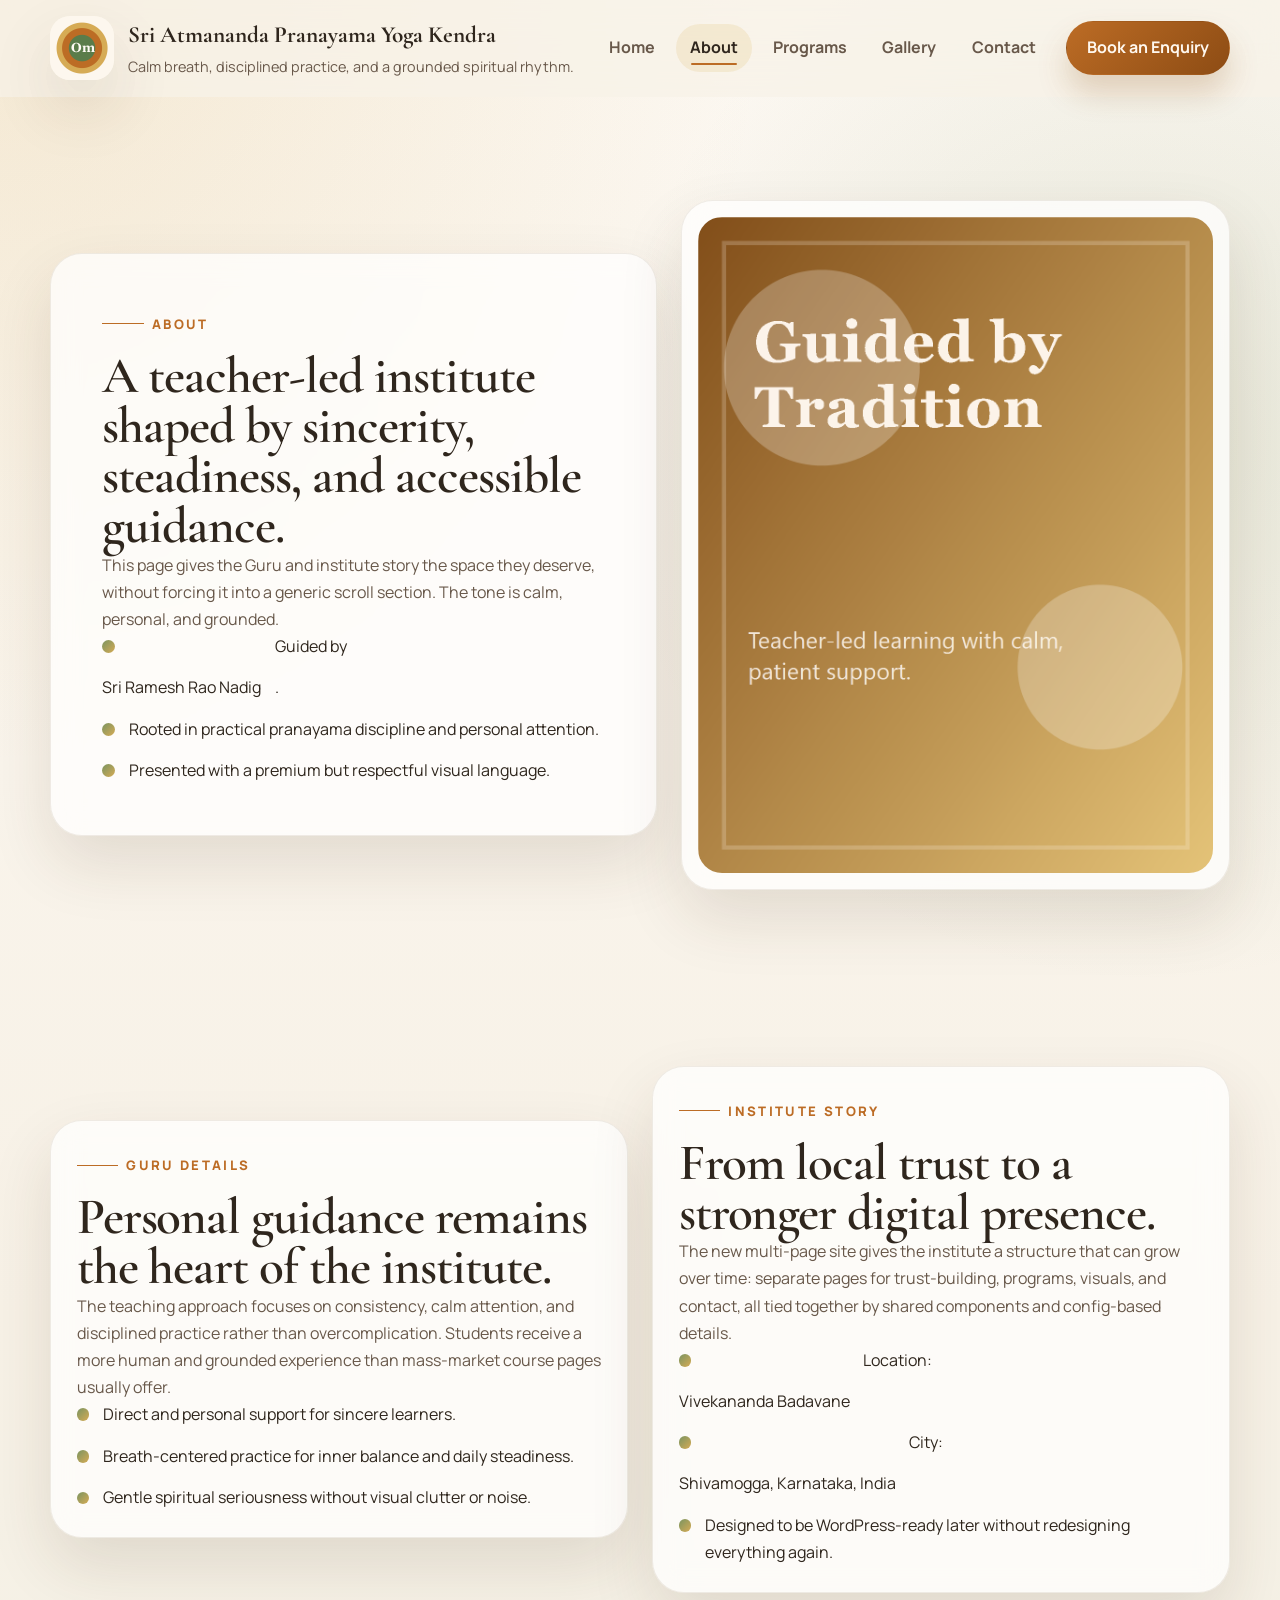
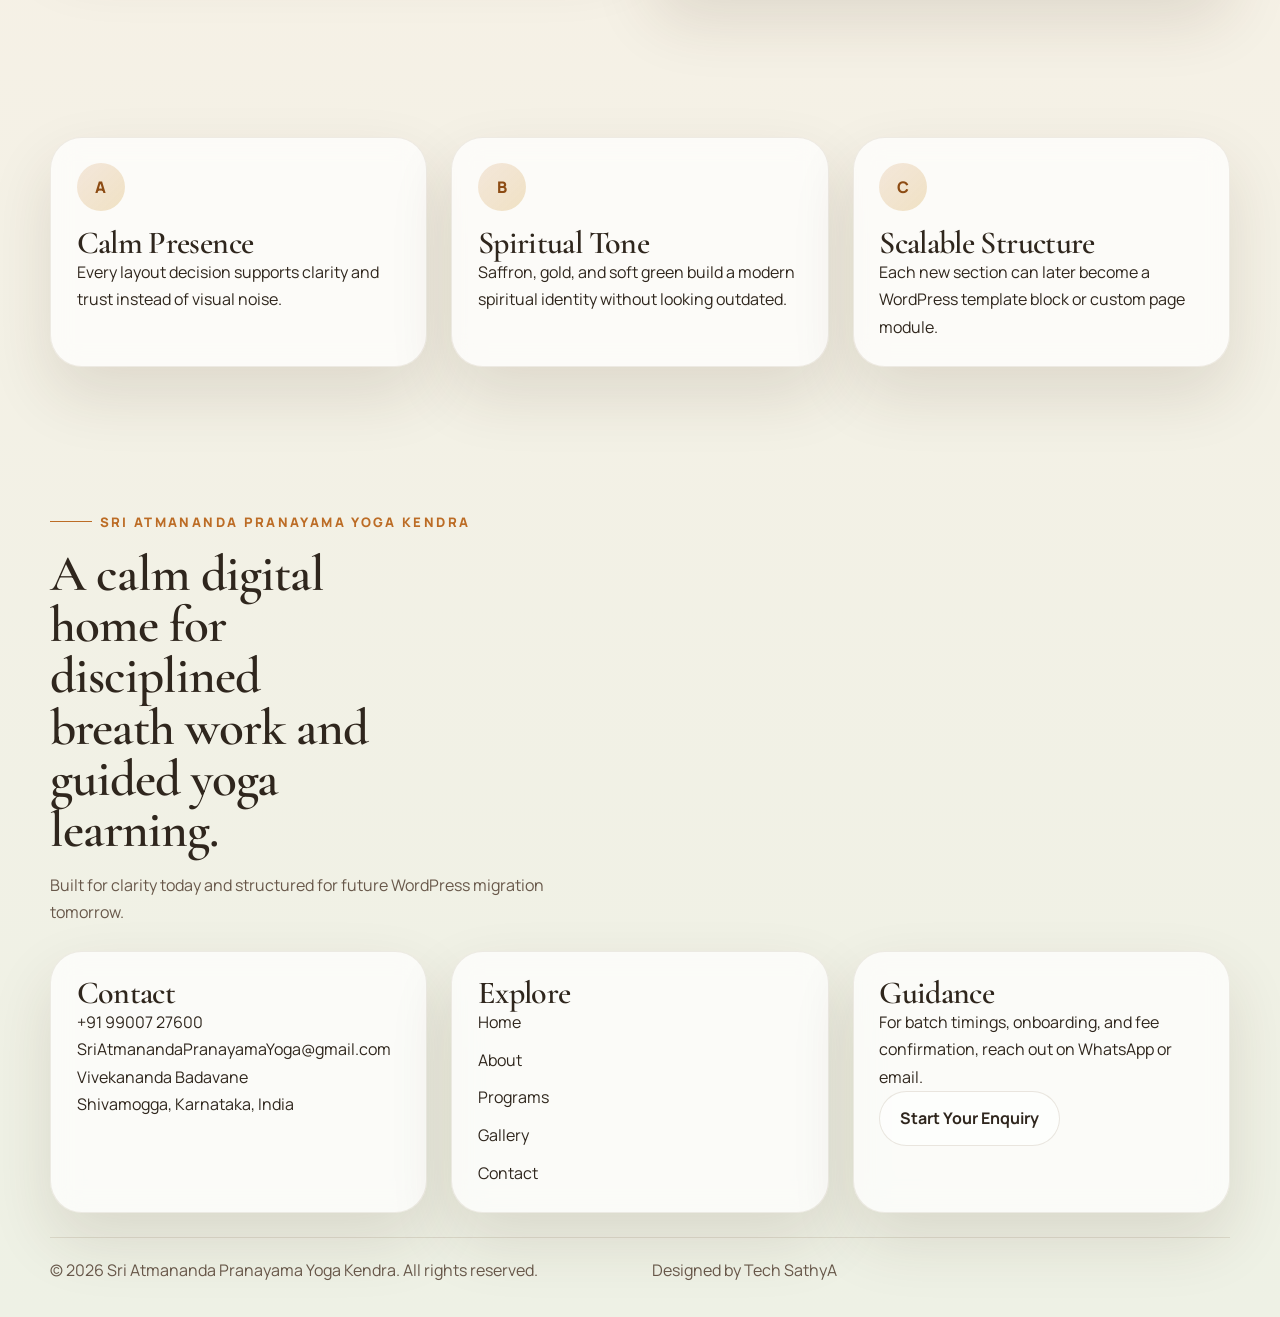
==== about.html @ d6ad277a "Upgrade site to premium multi-page experience" ====
﻿<!DOCTYPE html>
<html lang="en">
  <head>
    <meta charset="UTF-8" />
    <meta name="viewport" content="width=device-width, initial-scale=1.0" />
    <title>Sri Atmananda Pranayama Yoga Kendra | About</title>
    <meta
      name="description"
      content="Learn about the Guru, institute story, and the spiritual values behind Sri Atmananda Pranayama Yoga Kendra."
    />
    <link rel="preconnect" href="https://fonts.googleapis.com" />
    <link rel="preconnect" href="https://fonts.gstatic.com" crossorigin />
    <link
      href="https://fonts.googleapis.com/css2?family=Cormorant+Garamond:wght@500;600;700&family=Manrope:wght@400;500;600;700;800&display=swap"
      rel="stylesheet"
    />
    <link rel="stylesheet" href="css/main.css" />
    <script src="config.js" defer></script>
    <script src="header.js" defer></script>
    <script src="footer.js" defer></script>
    <script src="js/main.js" defer></script>
  </head>
  <body data-page="about">
    <a class="skip-link" href="#main-content">Skip to main content</a>
    <div data-site-header></div>

    <main id="main-content">
      <section class="section-block">
        <div class="container page-hero">
          <article class="page-hero__panel story-card" data-reveal>
            <p class="section-kicker">About</p>
            <h1 class="section-title">A teacher-led institute shaped by sincerity, steadiness, and accessible guidance.</h1>
            <p class="page-hero__copy">
              This page gives the Guru and institute story the space they deserve, without forcing it into a generic
              scroll section. The tone is calm, personal, and grounded.
            </p>
            <ul class="program-list">
              <li>Guided by <span data-config-text="guruName">Sri Ramesh Rao Nadig</span>.</li>
              <li>Rooted in practical pranayama discipline and personal attention.</li>
              <li>Presented with a premium but respectful visual language.</li>
            </ul>
          </article>
          <article class="media-frame glass-card" data-reveal>
            <img
              data-config-image="images.guru"
              src=""
              alt="Portrait visual representing the Guru"
              width="900"
              height="1100"
            />
          </article>
        </div>
      </section>

      <section class="section-block">
        <div class="container story-grid">
          <article class="story-card" data-reveal>
            <p class="section-kicker">Guru Details</p>
            <h2 class="section-title">Personal guidance remains the heart of the institute.</h2>
            <p class="section-copy">
              The teaching approach focuses on consistency, calm attention, and disciplined practice rather than
              overcomplication. Students receive a more human and grounded experience than mass-market course pages
              usually offer.
            </p>
            <ul class="bullet-list">
              <li>Direct and personal support for sincere learners.</li>
              <li>Breath-centered practice for inner balance and daily steadiness.</li>
              <li>Gentle spiritual seriousness without visual clutter or noise.</li>
            </ul>
          </article>
          <article class="story-card" data-reveal>
            <p class="section-kicker">Institute Story</p>
            <h2 class="section-title">From local trust to a stronger digital presence.</h2>
            <p class="section-copy">
              The new multi-page site gives the institute a structure that can grow over time: separate pages for
              trust-building, programs, visuals, and contact, all tied together by shared components and config-based
              details.
            </p>
            <ul class="info-list">
              <li>Location: <span data-config-text="addressLine1">Vivekananda Badavane</span></li>
              <li>City: <span data-config-text="addressLine2">Shivamogga, Karnataka, India</span></li>
              <li>Designed to be WordPress-ready later without redesigning everything again.</li>
            </ul>
          </article>
        </div>
      </section>

      <section class="section-block">
        <div class="container cards-grid">
          <article class="content-card" data-reveal>
            <div class="card-icon">A</div>
            <h3>Calm Presence</h3>
            <p>Every layout decision supports clarity and trust instead of visual noise.</p>
          </article>
          <article class="content-card" data-reveal>
            <div class="card-icon">B</div>
            <h3>Spiritual Tone</h3>
            <p>Saffron, gold, and soft green build a modern spiritual identity without looking outdated.</p>
          </article>
          <article class="content-card" data-reveal>
            <div class="card-icon">C</div>
            <h3>Scalable Structure</h3>
            <p>Each new section can later become a WordPress template block or custom page module.</p>
          </article>
        </div>
      </section>
    </main>

    <div data-site-footer></div>
  </body>
</html>
---- css/main.css ----
﻿:root {
  --bg: #f8f2e8;
  --bg-alt: #f1eadb;
  --surface: rgba(255, 255, 255, 0.78);
  --surface-strong: #fffdf8;
  --text: #2f261d;
  --muted: #68584a;
  --line: rgba(108, 81, 47, 0.14);
  --saffron: #bc6c25;
  --saffron-deep: #8d4c14;
  --gold: #d6ab55;
  --leaf: #7a9460;
  --leaf-deep: #486247;
  --shadow: 0 28px 64px rgba(67, 42, 17, 0.12);
  --radius-xl: 32px;
  --radius-lg: 24px;
  --radius-md: 18px;
  --radius-sm: 12px;
  --container: min(1180px, calc(100% - 2rem));
  --header-height: 96px;
  --transition: 220ms ease;
}

*,
*::before,
*::after {
  box-sizing: border-box;
}

html {
  scroll-behavior: smooth;
}

body {
  margin: 0;
  padding-top: var(--header-height);
  color: var(--text);
  font-family: "Manrope", "Segoe UI", sans-serif;
  line-height: 1.7;
  background:
    radial-gradient(circle at top left, rgba(214, 171, 85, 0.2), transparent 24%),
    radial-gradient(circle at 90% 15%, rgba(122, 148, 96, 0.16), transparent 20%),
    linear-gradient(180deg, #fcf8f2 0%, #f7f1e6 45%, #eef1e5 100%);
}

body.nav-open {
  overflow: hidden;
}

img {
  display: block;
  max-width: 100%;
}

a {
  color: inherit;
  text-decoration: none;
}

button,
input,
textarea {
  font: inherit;
}

h1,
h2,
h3,
h4 {
  margin: 0;
  font-family: "Cormorant Garamond", Georgia, serif;
  font-weight: 600;
  line-height: 1;
  letter-spacing: -0.02em;
}

p,
ul {
  margin: 0;
}

main {
  display: block;
}

.container {
  width: var(--container);
  margin-inline: auto;
}

.skip-link {
  position: absolute;
  left: -999px;
  top: 1rem;
  z-index: 100;
  border-radius: 999px;
  background: var(--surface-strong);
  padding: 0.9rem 1.1rem;
}

.skip-link:focus {
  left: 1rem;
}

.section-kicker {
  display: inline-flex;
  align-items: center;
  gap: 0.5rem;
  margin-bottom: 1rem;
  color: var(--saffron);
  font-size: 0.82rem;
  font-weight: 800;
  letter-spacing: 0.18em;
  text-transform: uppercase;
}

.section-kicker::before {
  width: 2.6rem;
  height: 1px;
  background: currentColor;
  content: "";
}

.section-title {
  font-size: clamp(2.3rem, 4vw, 4rem);
  line-height: 0.98;
}

.section-copy {
  color: var(--muted);
  max-width: 58ch;
}

.button {
  display: inline-flex;
  align-items: center;
  justify-content: center;
  gap: 0.55rem;
  min-height: 3.2rem;
  padding: 0.8rem 1.25rem;
  border-radius: 999px;
  border: 1px solid transparent;
  font-weight: 700;
  transition:
    transform var(--transition),
    box-shadow var(--transition),
    background var(--transition),
    color var(--transition);
}

.button:hover {
  transform: translateY(-2px);
}

.button--solid {
  color: #fff8ef;
  background: linear-gradient(135deg, var(--saffron), var(--saffron-deep));
  box-shadow: 0 18px 30px rgba(141, 76, 20, 0.22);
}

.button--outline {
  border-color: rgba(255, 248, 239, 0.35);
  background: rgba(255, 255, 255, 0.1);
  color: #fff8ef;
}

.button--ghost {
  border-color: var(--line);
  background: rgba(255, 255, 255, 0.55);
  color: var(--text);
}

.site-header {
  position: fixed;
  inset: 0 0 auto;
  z-index: 40;
  min-height: var(--header-height);
  transition:
    background var(--transition),
    box-shadow var(--transition),
    border-color var(--transition);
  border-bottom: 1px solid transparent;
  background: rgba(248, 242, 232, 0.76);
  backdrop-filter: blur(18px);
}

.site-header.is-scrolled {
  border-color: rgba(108, 81, 47, 0.08);
  background: rgba(252, 248, 242, 0.95);
  box-shadow: 0 14px 34px rgba(71, 46, 18, 0.1);
}

.header-bar {
  display: flex;
  align-items: center;
  justify-content: space-between;
  gap: 1rem;
  min-height: var(--header-height);
}

.site-brand {
  display: inline-flex;
  align-items: center;
  gap: 0.9rem;
  min-width: 0;
}

.site-brand__logo {
  width: 4rem;
  height: 4rem;
  border-radius: 20px;
  box-shadow: var(--shadow);
}

.site-brand__copy {
  display: flex;
  flex-direction: column;
  min-width: 0;
}

.site-brand__name {
  font-family: "Cormorant Garamond", Georgia, serif;
  font-size: 1.45rem;
  font-weight: 700;
}

.site-brand__tag {
  color: var(--muted);
  font-size: 0.9rem;
  white-space: nowrap;
  overflow: hidden;
  text-overflow: ellipsis;
}

.header-actions {
  display: flex;
  align-items: center;
  gap: 1rem;
}

.site-nav {
  display: flex;
  align-items: center;
  gap: 0.4rem;
}

.site-nav__link {
  position: relative;
  padding: 0.65rem 0.9rem;
  border-radius: 999px;
  color: var(--muted);
  font-weight: 700;
  transition: background var(--transition), color var(--transition);
}

.site-nav__link:hover,
.site-nav__link.is-active {
  color: var(--text);
  background: rgba(214, 171, 85, 0.16);
}

.site-nav__link.is-active::after {
  position: absolute;
  inset: auto 0.95rem 0.45rem;
  height: 2px;
  border-radius: 999px;
  background: var(--saffron);
  content: "";
}

.nav-toggle {
  display: none;
  width: 3rem;
  height: 3rem;
  border: 1px solid var(--line);
  border-radius: 999px;
  background: rgba(255, 255, 255, 0.55);
  place-items: center;
  gap: 0.26rem;
  padding: 0;
}

.nav-toggle span {
  display: block;
  width: 1.25rem;
  height: 2px;
  border-radius: 999px;
  background: var(--text);
}

.hero-shell,
.page-hero,
.section-block,
.cta-panel,
.contact-grid,
.program-layout,
.split-panel,
.metrics-grid,
.cards-grid,
.feature-grid,
.story-grid,
.gallery-grid,
.footer-grid,
.footer-bottom {
  display: grid;
  gap: 1.5rem;
}

.hero-shell {
  grid-template-columns: minmax(0, 1.15fr) minmax(280px, 0.85fr);
  align-items: center;
  gap: clamp(1.5rem, 3vw, 3rem);
  padding: clamp(2rem, 4vw, 4rem) 0 4rem;
}

.hero-panel,
.glass-card,
.content-card,
.program-card,
.gallery-card,
.contact-card,
.footer-card,
.story-card,
.metric-card {
  border: 1px solid rgba(108, 81, 47, 0.1);
  border-radius: var(--radius-xl);
  background: rgba(255, 255, 255, 0.72);
  box-shadow: var(--shadow);
  backdrop-filter: blur(14px);
}

.hero-panel {
  position: relative;
  overflow: hidden;
  min-height: 620px;
  padding: clamp(2rem, 4vw, 4rem);
  background:
    linear-gradient(145deg, rgba(71, 46, 18, 0.9), rgba(111, 73, 30, 0.84)),
    radial-gradient(circle at top left, rgba(214, 171, 85, 0.32), transparent 30%);
  color: #fff6eb;
}

.hero-panel::after {
  position: absolute;
  inset: auto auto 0 -6%;
  width: 180px;
  height: 180px;
  border-radius: 999px;
  background: rgba(214, 171, 85, 0.13);
  content: "";
}

.hero-title {
  max-width: 11ch;
  font-size: clamp(3.5rem, 7vw, 6.2rem);
  line-height: 0.9;
}

.hero-copy {
  max-width: 58ch;
  margin-top: 1rem;
  color: rgba(255, 246, 235, 0.86);
}

.hero-actions {
  display: flex;
  flex-wrap: wrap;
  gap: 0.9rem;
  margin-top: 1.6rem;
}

.hero-highlights {
  display: grid;
  gap: 0.9rem;
  margin-top: 2rem;
  padding: 0;
  list-style: none;
}

.hero-highlights li {
  display: grid;
  grid-template-columns: auto 1fr;
  gap: 0.85rem;
  align-items: start;
  padding: 1rem 1.05rem;
  border-radius: var(--radius-md);
  background: rgba(255, 255, 255, 0.08);
}

.hero-highlights li::before {
  width: 0.8rem;
  height: 0.8rem;
  margin-top: 0.45rem;
  border-radius: 999px;
  background: linear-gradient(135deg, var(--gold), #f0d8a1);
  content: "";
}

.hero-image-card {
  overflow: hidden;
  min-height: 620px;
  padding: 1rem;
}

.hero-image-card img {
  width: 100%;
  height: 100%;
  min-height: 590px;
  object-fit: cover;
  border-radius: calc(var(--radius-xl) - 8px);
}

.section-block {
  padding: 4.5rem 0;
}

.metrics-grid {
  grid-template-columns: repeat(3, minmax(0, 1fr));
}

.metric-card {
  padding: 1.5rem;
}

.metric-card strong {
  display: block;
  font-family: "Cormorant Garamond", Georgia, serif;
  font-size: 2.3rem;
  color: var(--saffron-deep);
}

.cards-grid {
  grid-template-columns: repeat(3, minmax(0, 1fr));
}

.feature-grid {
  grid-template-columns: repeat(3, minmax(0, 1fr));
}

.content-card,
.program-card,
.gallery-card,
.contact-card,
.story-card,
.footer-card {
  padding: clamp(1.35rem, 2vw, 2rem);
}

.content-card h3,
.program-card h3,
.gallery-card h3,
.contact-card h3,
.story-card h3,
.footer-card h3 {
  font-size: 2rem;
}

.card-icon {
  display: inline-flex;
  align-items: center;
  justify-content: center;
  width: 3rem;
  height: 3rem;
  margin-bottom: 1rem;
  border-radius: 999px;
  background: linear-gradient(135deg, rgba(188, 108, 37, 0.14), rgba(214, 171, 85, 0.32));
  color: var(--saffron-deep);
  font-weight: 800;
}

.story-grid,
.program-layout,
.split-panel,
.contact-grid {
  grid-template-columns: repeat(2, minmax(0, 1fr));
  align-items: center;
}

.media-frame {
  overflow: hidden;
  min-height: 520px;
  padding: 1rem;
}

.media-frame img {
  width: 100%;
  height: 100%;
  min-height: 490px;
  object-fit: cover;
  border-radius: calc(var(--radius-xl) - 8px);
}

.page-hero {
  grid-template-columns: 1.05fr 0.95fr;
  align-items: center;
  padding: 2rem 0 2rem;
}

.page-hero__panel {
  padding: clamp(2rem, 4vw, 3.5rem);
}

.page-hero__copy {
  color: var(--muted);
  max-width: 56ch;
}

.info-list,
.bullet-list,
.program-list {
  display: grid;
  gap: 0.9rem;
  padding: 0;
  list-style: none;
}

.bullet-list li,
.program-list li,
.info-list li {
  display: grid;
  grid-template-columns: auto 1fr;
  gap: 0.85rem;
  align-items: start;
}

.bullet-list li::before,
.program-list li::before,
.info-list li::before {
  width: 0.8rem;
  height: 0.8rem;
  margin-top: 0.45rem;
  border-radius: 999px;
  background: linear-gradient(135deg, var(--leaf), var(--gold));
  content: "";
}

.cta-panel {
  grid-template-columns: 1.05fr auto;
  align-items: center;
  padding: clamp(1.8rem, 3vw, 2.8rem);
}

.gallery-grid {
  grid-template-columns: repeat(12, 1fr);
}

.gallery-card {
  overflow: hidden;
}

.gallery-card--wide {
  grid-column: span 7;
}

.gallery-card--tall {
  grid-column: span 5;
}

.gallery-card img {
  width: 100%;
  height: 100%;
  min-height: 280px;
  object-fit: cover;
  border-radius: calc(var(--radius-xl) - 8px);
  transition: transform 260ms ease, filter 260ms ease;
}

.gallery-card:hover img {
  transform: scale(1.04);
  filter: saturate(1.08);
}

.gallery-card figcaption {
  margin-top: 1rem;
  color: var(--muted);
}

.pricing-card {
  display: grid;
  gap: 0.7rem;
  padding: 1.5rem;
  border-radius: var(--radius-lg);
  background: linear-gradient(145deg, rgba(188, 108, 37, 0.1), rgba(214, 171, 85, 0.12));
}

.pricing-card strong {
  font-family: "Cormorant Garamond", Georgia, serif;
  font-size: 2.6rem;
}

.contact-grid {
  align-items: stretch;
}

.contact-card form {
  display: grid;
  gap: 1rem;
}

.field-label {
  display: grid;
  gap: 0.55rem;
  font-weight: 700;
}

.field-label input,
.field-label textarea {
  width: 100%;
  border: 1px solid rgba(108, 81, 47, 0.16);
  border-radius: 18px;
  background: rgba(255, 255, 255, 0.72);
  padding: 0.95rem 1rem;
  color: var(--text);
}

.field-label textarea {
  min-height: 150px;
  resize: vertical;
}

.form-actions {
  display: flex;
  flex-wrap: wrap;
  gap: 0.85rem;
}

.form-status {
  color: var(--muted);
}

.footer-shell {
  padding: 0 0 2rem;
}

.site-footer {
  padding-top: 2rem;
}

.footer-intro {
  padding: 2rem 0 1.5rem;
}

.footer-title {
  max-width: 14ch;
  font-size: clamp(2.2rem, 4vw, 3.6rem);
}

.footer-copy {
  max-width: 52ch;
  margin-top: 1rem;
  color: var(--muted);
}

.footer-grid {
  grid-template-columns: repeat(3, minmax(0, 1fr));
}

.footer-links {
  display: grid;
  gap: 0.65rem;
}

.footer-bottom {
  grid-template-columns: repeat(2, minmax(0, 1fr));
  align-items: center;
  margin-top: 1.5rem;
  padding-top: 1.2rem;
  border-top: 1px solid var(--line);
  color: var(--muted);
}

[data-reveal] {
  opacity: 0;
  transform: translateY(24px);
  transition:
    opacity 420ms ease,
    transform 420ms ease;
}

[data-reveal].is-visible {
  opacity: 1;
  transform: translateY(0);
}

@media (max-width: 1080px) {
  .hero-shell,
  .page-hero,
  .story-grid,
  .program-layout,
  .split-panel,
  .contact-grid,
  .cta-panel {
    grid-template-columns: 1fr;
  }

  .cards-grid,
  .feature-grid,
  .footer-grid,
  .metrics-grid {
    grid-template-columns: repeat(2, minmax(0, 1fr));
  }

  .gallery-card--wide,
  .gallery-card--tall {
    grid-column: span 6;
  }

  .header-cta {
    display: none;
  }
}

@media (max-width: 820px) {
  :root {
    --header-height: 88px;
  }

  .nav-toggle {
    display: inline-grid;
  }

  .header-actions {
    position: relative;
  }

  .site-nav {
    position: absolute;
    top: calc(100% + 0.9rem);
    right: 0;
    display: none;
    width: min(320px, calc(100vw - 2rem));
    padding: 1rem;
    border: 1px solid rgba(108, 81, 47, 0.12);
    border-radius: 24px;
    background: rgba(255, 252, 245, 0.98);
    box-shadow: var(--shadow);
  }

  .site-nav.is-open {
    display: grid;
  }

  .site-nav__link {
    width: 100%;
  }

  .cards-grid,
  .feature-grid,
  .footer-grid,
  .metrics-grid,
  .footer-bottom {
    grid-template-columns: 1fr;
  }

  .gallery-card--wide,
  .gallery-card--tall {
    grid-column: span 12;
  }

  .hero-panel,
  .hero-image-card,
  .media-frame img,
  .hero-image-card img {
    min-height: auto;
  }

  .site-brand__tag {
    white-space: normal;
  }
}

@media (max-width: 560px) {
  body {
    padding-top: 82px;
  }

  .hero-panel,
  .hero-image-card,
  .content-card,
  .program-card,
  .gallery-card,
  .contact-card,
  .story-card,
  .footer-card,
  .metric-card {
    border-radius: 24px;
  }

  .hero-title,
  .section-title,
  .footer-title {
    line-height: 0.95;
  }

  .hero-actions,
  .form-actions {
    flex-direction: column;
  }

  .button {
    width: 100%;
  }
}
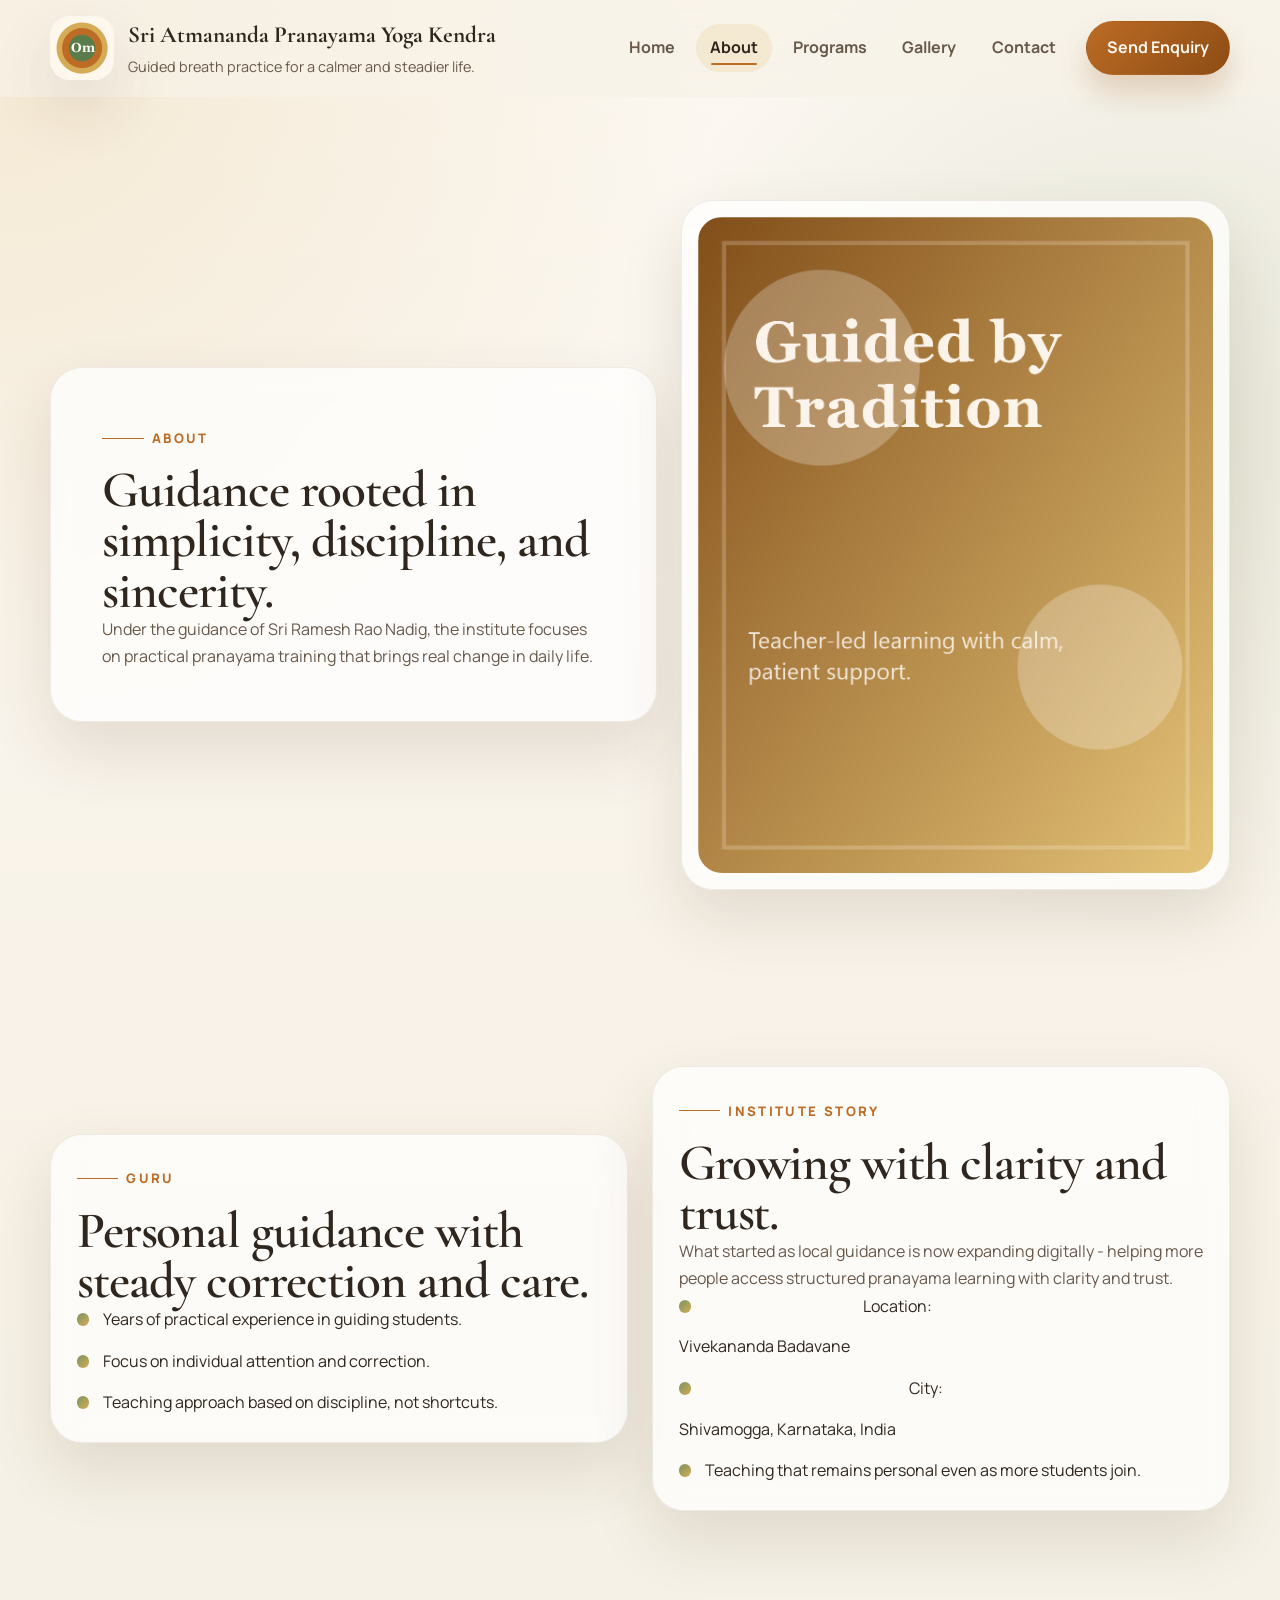
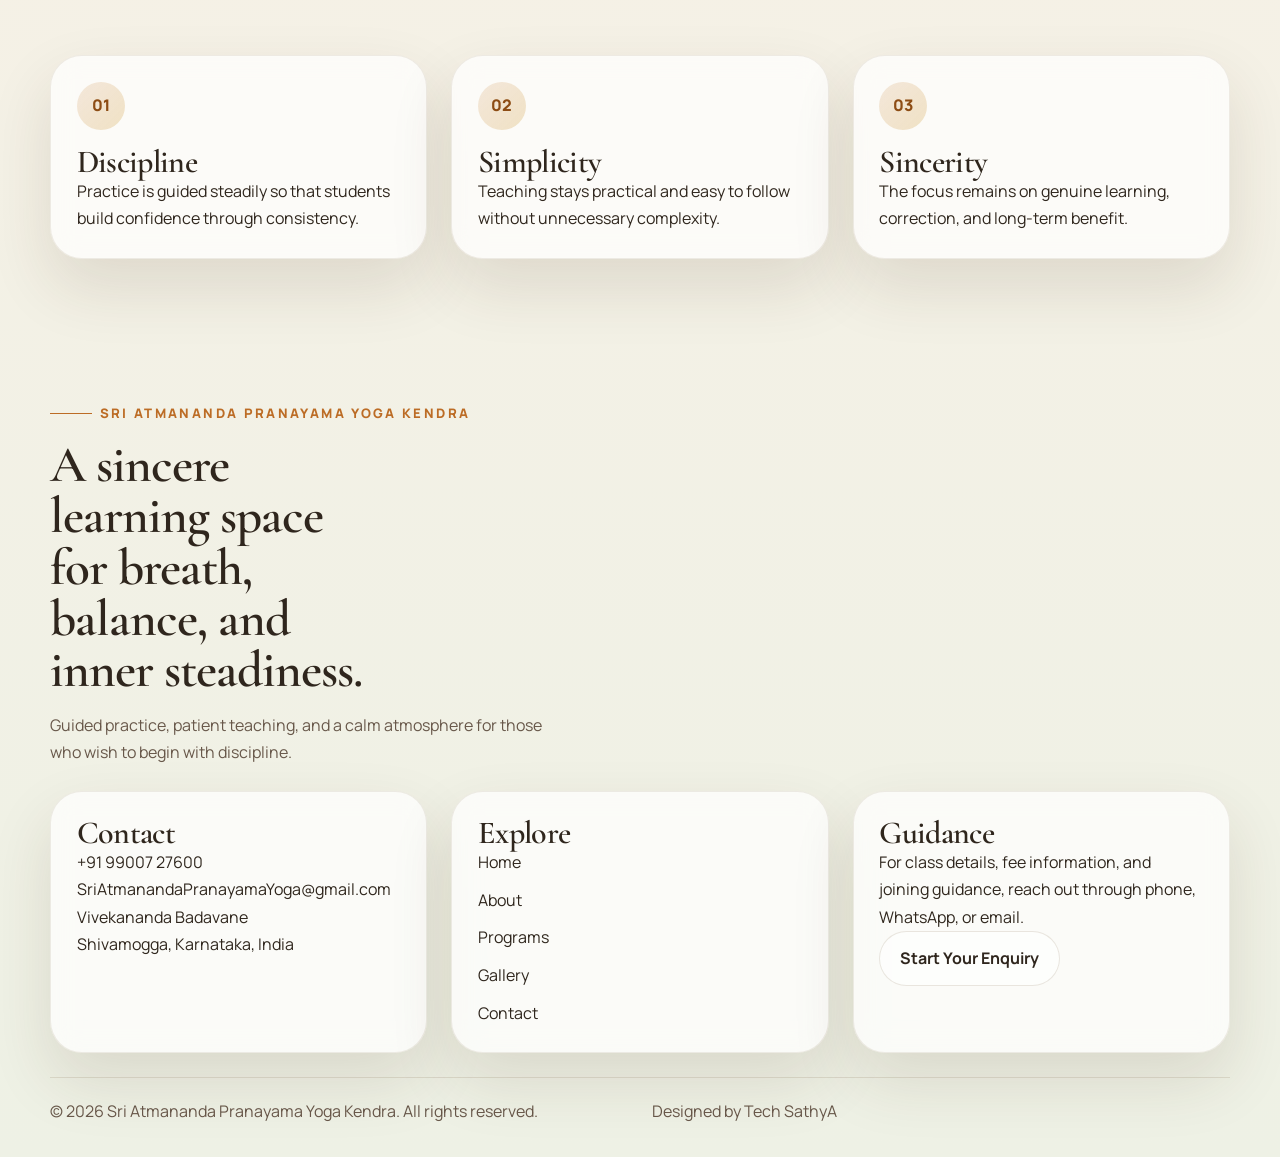
==== commit 4660deda: "Final content + UI upgrade" ====
--- a/about.html
+++ b/about.html
@@ -6,7 +6,7 @@
     <title>Sri Atmananda Pranayama Yoga Kendra | About</title>
     <meta
       name="description"
-      content="Learn about the Guru, institute story, and the spiritual values behind Sri Atmananda Pranayama Yoga Kendra."
+      content="Guidance rooted in simplicity, discipline, and sincerity under Sri Ramesh Rao Nadig."
     />
     <link rel="preconnect" href="https://fonts.googleapis.com" />
     <link rel="preconnect" href="https://fonts.gstatic.com" crossorigin />
@@ -29,25 +29,14 @@
         <div class="container page-hero">
           <article class="page-hero__panel story-card" data-reveal>
             <p class="section-kicker">About</p>
-            <h1 class="section-title">A teacher-led institute shaped by sincerity, steadiness, and accessible guidance.</h1>
+            <h1 class="section-title">Guidance rooted in simplicity, discipline, and sincerity.</h1>
             <p class="page-hero__copy">
-              This page gives the Guru and institute story the space they deserve, without forcing it into a generic
-              scroll section. The tone is calm, personal, and grounded.
+              Under the guidance of Sri Ramesh Rao Nadig, the institute focuses on practical pranayama training that
+              brings real change in daily life.
             </p>
-            <ul class="program-list">
-              <li>Guided by <span data-config-text="guruName">Sri Ramesh Rao Nadig</span>.</li>
-              <li>Rooted in practical pranayama discipline and personal attention.</li>
-              <li>Presented with a premium but respectful visual language.</li>
-            </ul>
           </article>
           <article class="media-frame glass-card" data-reveal>
-            <img
-              data-config-image="images.guru"
-              src=""
-              alt="Portrait visual representing the Guru"
-              width="900"
-              height="1100"
-            />
+            <img data-config-image="images.guru" src="" alt="Sri Ramesh Rao Nadig" width="900" height="1100" />
           </article>
         </div>
       </section>
@@ -55,31 +44,25 @@
       <section class="section-block">
         <div class="container story-grid">
           <article class="story-card" data-reveal>
-            <p class="section-kicker">Guru Details</p>
-            <h2 class="section-title">Personal guidance remains the heart of the institute.</h2>
-            <p class="section-copy">
-              The teaching approach focuses on consistency, calm attention, and disciplined practice rather than
-              overcomplication. Students receive a more human and grounded experience than mass-market course pages
-              usually offer.
-            </p>
+            <p class="section-kicker">Guru</p>
+            <h2 class="section-title">Personal guidance with steady correction and care.</h2>
             <ul class="bullet-list">
-              <li>Direct and personal support for sincere learners.</li>
-              <li>Breath-centered practice for inner balance and daily steadiness.</li>
-              <li>Gentle spiritual seriousness without visual clutter or noise.</li>
+              <li>Years of practical experience in guiding students.</li>
+              <li>Focus on individual attention and correction.</li>
+              <li>Teaching approach based on discipline, not shortcuts.</li>
             </ul>
           </article>
           <article class="story-card" data-reveal>
             <p class="section-kicker">Institute Story</p>
-            <h2 class="section-title">From local trust to a stronger digital presence.</h2>
+            <h2 class="section-title">Growing with clarity and trust.</h2>
             <p class="section-copy">
-              The new multi-page site gives the institute a structure that can grow over time: separate pages for
-              trust-building, programs, visuals, and contact, all tied together by shared components and config-based
-              details.
+              What started as local guidance is now expanding digitally - helping more people access structured
+              pranayama learning with clarity and trust.
             </p>
             <ul class="info-list">
               <li>Location: <span data-config-text="addressLine1">Vivekananda Badavane</span></li>
               <li>City: <span data-config-text="addressLine2">Shivamogga, Karnataka, India</span></li>
-              <li>Designed to be WordPress-ready later without redesigning everything again.</li>
+              <li>Teaching that remains personal even as more students join.</li>
             </ul>
           </article>
         </div>
@@ -88,19 +71,19 @@
       <section class="section-block">
         <div class="container cards-grid">
           <article class="content-card" data-reveal>
-            <div class="card-icon">A</div>
-            <h3>Calm Presence</h3>
-            <p>Every layout decision supports clarity and trust instead of visual noise.</p>
+            <div class="card-icon">01</div>
+            <h3>Discipline</h3>
+            <p>Practice is guided steadily so that students build confidence through consistency.</p>
           </article>
           <article class="content-card" data-reveal>
-            <div class="card-icon">B</div>
-            <h3>Spiritual Tone</h3>
-            <p>Saffron, gold, and soft green build a modern spiritual identity without looking outdated.</p>
+            <div class="card-icon">02</div>
+            <h3>Simplicity</h3>
+            <p>Teaching stays practical and easy to follow without unnecessary complexity.</p>
           </article>
           <article class="content-card" data-reveal>
-            <div class="card-icon">C</div>
-            <h3>Scalable Structure</h3>
-            <p>Each new section can later become a WordPress template block or custom page module.</p>
+            <div class="card-icon">03</div>
+            <h3>Sincerity</h3>
+            <p>The focus remains on genuine learning, correction, and long-term benefit.</p>
           </article>
         </div>
       </section>
@@ -109,4 +92,3 @@
     <div data-site-footer></div>
   </body>
 </html>
-
--- a/css/main.css
+++ b/css/main.css
@@ -351,8 +351,8 @@
 }
 
 .hero-title {
-  max-width: 11ch;
-  font-size: clamp(3.5rem, 7vw, 6.2rem);
+  font-size: clamp(2.4rem, 5vw, 3.8rem);
+  max-width: 16ch;
   line-height: 0.9;
 }
 
@@ -801,3 +801,66 @@
     width: 100%;
   }
 }
+.form-help {
+  color: var(--muted);
+  font-size: 0.96rem;
+}
+
+.field-label input:focus,
+.field-label textarea:focus {
+  outline: none;
+  border-color: rgba(188, 108, 37, 0.45);
+  box-shadow: 0 0 0 4px rgba(214, 171, 85, 0.16);
+}
+
+.form-submit {
+  min-width: 220px;
+}
+
+.form-submit.is-loading {
+  opacity: 0.92;
+  pointer-events: none;
+}
+
+.button-spinner {
+  display: none;
+  width: 1rem;
+  height: 1rem;
+  border: 2px solid rgba(255, 248, 239, 0.35);
+  border-top-color: #fff8ef;
+  border-radius: 999px;
+  animation: button-spin 700ms linear infinite;
+}
+
+.form-submit.is-loading .button-spinner {
+  display: inline-block;
+}
+
+.form-status {
+  min-height: 1.5rem;
+  padding: 0.95rem 1rem;
+  border-radius: 18px;
+  background: rgba(255, 255, 255, 0.5);
+}
+
+.form-status--info {
+  color: var(--muted);
+  background: rgba(214, 171, 85, 0.14);
+}
+
+.form-status--success {
+  color: #244025;
+  background: rgba(122, 148, 96, 0.16);
+}
+
+.form-status--error {
+  color: #7b2f1c;
+  background: rgba(188, 108, 37, 0.16);
+}
+
+@keyframes button-spin {
+  to {
+    transform: rotate(360deg);
+  }
+}
+
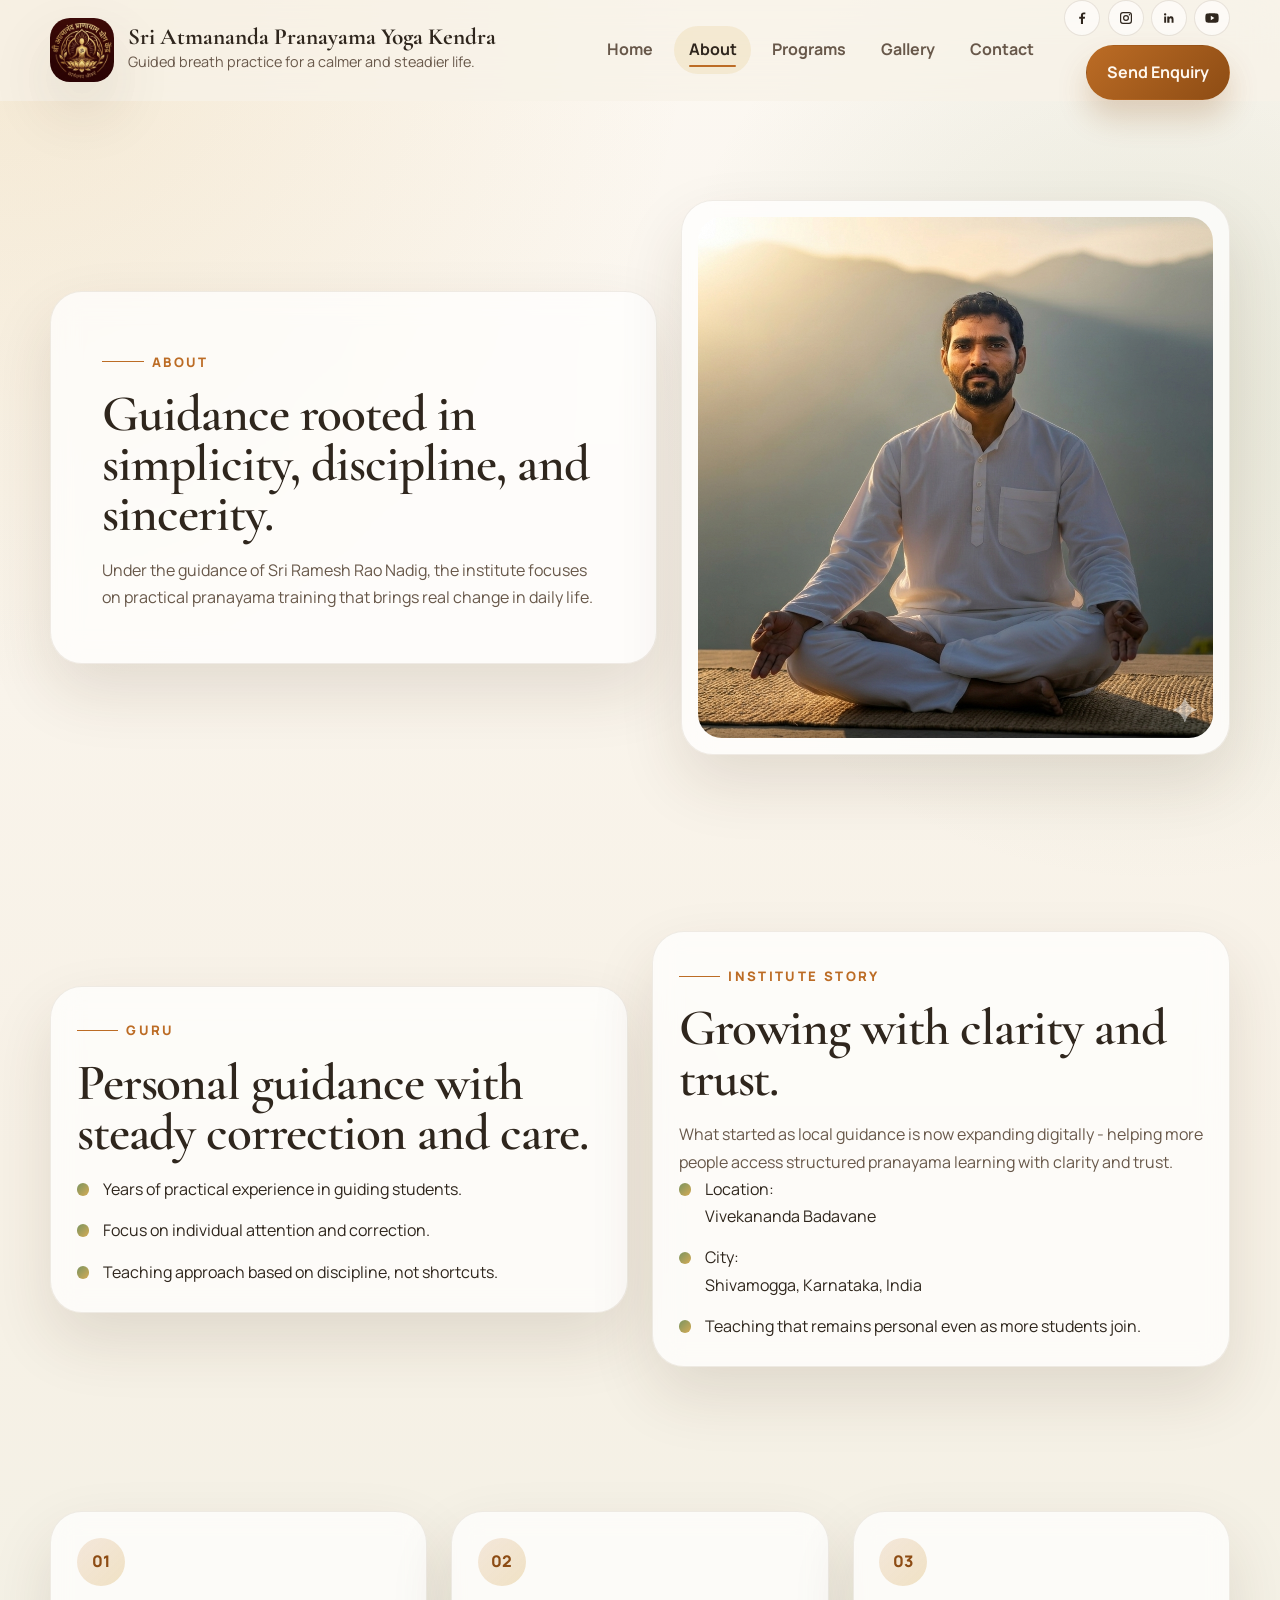
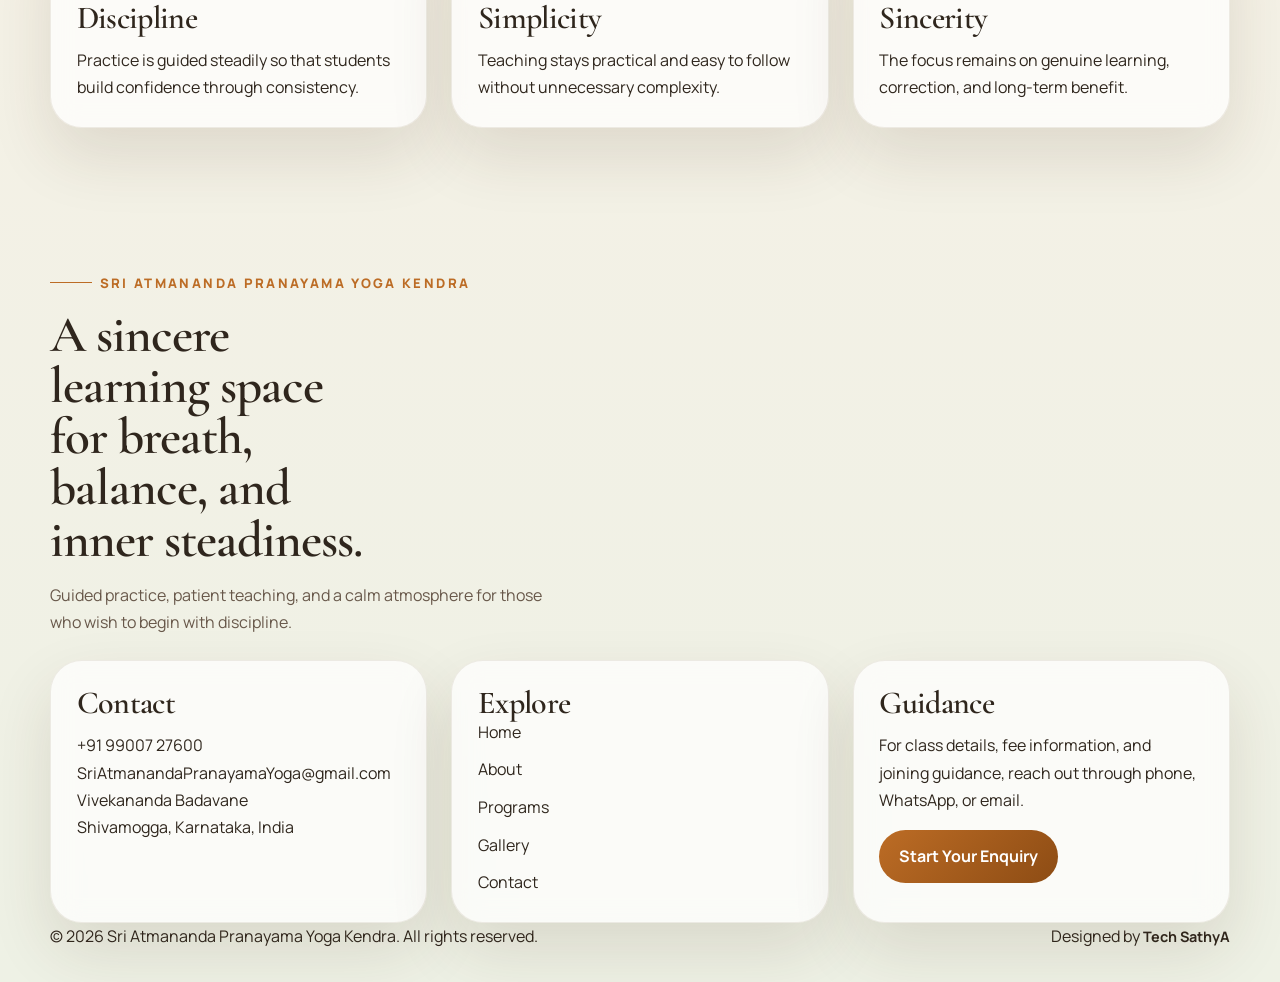
==== commit 6d7747bc: "Final cleanup + production ready" ====
--- a/about.html
+++ b/about.html
@@ -60,8 +60,8 @@
               pranayama learning with clarity and trust.
             </p>
             <ul class="info-list">
-              <li>Location: <span data-config-text="addressLine1">Vivekananda Badavane</span></li>
-              <li>City: <span data-config-text="addressLine2">Shivamogga, Karnataka, India</span></li>
+              <li><span>Location: <span data-config-text="addressLine1">Vivekananda Badavane</span></span></li>
+              <li><span>City: <span data-config-text="addressLine2">Shivamogga, Karnataka, India</span></span></li>
               <li>Teaching that remains personal even as more students join.</li>
             </ul>
           </article>
--- a/css/main.css
+++ b/css/main.css
@@ -131,6 +131,17 @@
   max-width: 58ch;
 }
 
+.section-title + .section-copy,
+.section-title + .page-hero__copy,
+.section-title + .pricing-card,
+.section-title + .bullet-list,
+.section-title + .program-list,
+.section-title + .info-list,
+.section-title + .button,
+.section-title + .hero-actions {
+  margin-top: 1.1rem;
+}
+
 .button {
   display: inline-flex;
   align-items: center;
@@ -222,6 +233,7 @@
   font-family: "Cormorant Garamond", Georgia, serif;
   font-size: 1.45rem;
   font-weight: 700;
+  line-height: 1.1;
 }
 
 .site-brand__tag {
@@ -236,6 +248,13 @@
   display: flex;
   align-items: center;
   gap: 1rem;
+}
+
+.header-utility {
+  display: flex;
+  flex-direction: column;
+  align-items: flex-end;
+  gap: 0.55rem;
 }
 
 .site-nav {
@@ -455,6 +474,15 @@
   font-size: 2rem;
 }
 
+.content-card h3 + p,
+.program-card h3 + p,
+.gallery-card h3 + p,
+.contact-card h3 + p,
+.story-card h3 + p,
+.footer-card h3 + p {
+  margin-top: 0.85rem;
+}
+
 .card-icon {
   display: inline-flex;
   align-items: center;
@@ -558,10 +586,10 @@
 
 .gallery-card img {
   width: 100%;
-  height: 100%;
-  min-height: 280px;
+  height: 90%;
+  min-height: 300px;
   object-fit: cover;
-  border-radius: calc(var(--radius-xl) - 8px);
+  border-radius: calc(var(--radius-xl) - 18px);
   transition: transform 260ms ease, filter 260ms ease;
 }
 
@@ -571,7 +599,9 @@
 }
 
 .gallery-card figcaption {
-  margin-top: 1rem;
+  position: static;
+  margin-top: 0.6rem;
+  font-size: 0.95rem;
   color: var(--muted);
 }
 
@@ -661,12 +691,20 @@
 }
 
 .footer-bottom {
-  grid-template-columns: repeat(2, minmax(0, 1fr));
-  align-items: center;
-  margin-top: 1.5rem;
-  padding-top: 1.2rem;
-  border-top: 1px solid var(--line);
-  color: var(--muted);
+  display: flex;
+  justify-content: space-between;
+  align-items: center;
+}
+
+.footer-bottom strong {
+  font-weight: 700;
+  font-size: 0.9rem;
+}
+
+.footer-card .button {
+  background: linear-gradient(135deg, var(--saffron), var(--saffron-deep));
+  color: #fff;
+  border: none;
 }
 
 [data-reveal] {
@@ -864,3 +902,183 @@
   }
 }
 
+body {
+  overflow-x: hidden;
+}
+
+.social-icons {
+  display: flex;
+  align-items: center;
+  gap: 0.45rem;
+  flex-wrap: wrap;
+}
+
+.social-icons a {
+  display: inline-flex;
+  align-items: center;
+  justify-content: center;
+  width: 2.25rem;
+  height: 2.25rem;
+  border-radius: 999px;
+  border: 1px solid var(--line);
+  background: rgba(255, 255, 255, 0.58);
+  color: var(--text);
+  font-size: 0.78rem;
+  font-weight: 800;
+  transition:
+    transform var(--transition),
+    background var(--transition),
+    color var(--transition);
+}
+
+.social-icons svg {
+  width: 1rem;
+  height: 1rem;
+  fill: currentColor;
+}
+
+.social-icons a:hover {
+  transform: translateY(-2px);
+  background: rgba(214, 171, 85, 0.18);
+  color: var(--saffron-deep);
+}
+
+.gallery-card figcaption {
+  padding: 0 0.2rem;
+  color: var(--muted);
+  font-weight: 600;
+  line-height: 1.5;
+}
+
+.video-wrapper {
+  margin-top: 1.25rem;
+}
+
+.video-wrapper iframe {
+  width: 100%;
+  border: 0;
+  border-radius: 16px;
+  box-shadow: var(--shadow);
+  background: #000;
+}
+
+.footer-card .button {
+  margin-top: 1rem;
+}
+
+.footer-bottom p:last-child {
+  justify-self: end;
+  text-align: right;
+}
+
+.footer-bottom a {
+  font-weight: 700;
+  font-size: 0.9rem;
+}
+
+.info-list li span,
+.bullet-list li span,
+.program-list li span {
+  display: block;
+}
+
+.contact-address {
+  line-height: 1.4;
+}
+
+.contact-address [data-config-text] {
+  display: inline;
+}
+
+.scroll-top {
+  position: fixed;
+  right: 20px;
+  bottom: 20px;
+  width: 45px;
+  height: 45px;
+  border: none;
+  border-radius: 50%;
+  background: var(--saffron);
+  color: #fff;
+  display: none;
+  align-items: center;
+  justify-content: center;
+  cursor: pointer;
+  z-index: 100;
+  box-shadow: 0 14px 30px rgba(141, 76, 20, 0.3);
+}
+
+.scroll-top.is-visible {
+  display: inline-flex;
+}
+
+@media (max-width: 1080px) {
+  .header-actions {
+    flex-wrap: wrap;
+    justify-content: flex-end;
+  }
+
+  .header-utility {
+    align-items: flex-end;
+  }
+
+  .social-icons {
+    justify-content: flex-end;
+  }
+}
+
+@media (max-width: 820px) {
+  .header-bar {
+    gap: 0.75rem;
+  }
+
+  .site-brand {
+    max-width: calc(100% - 4rem);
+  }
+
+  .header-actions {
+    margin-left: auto;
+    gap: 0.75rem;
+  }
+
+  .header-utility {
+    width: auto;
+  }
+
+  .social-icons a {
+    width: 2.1rem;
+    height: 2.1rem;
+    font-size: 0.72rem;
+  }
+
+  .video-wrapper iframe {
+    height: 280px;
+  }
+
+  .footer-bottom p:last-child {
+    justify-self: start;
+    text-align: left;
+  }
+
+  .scroll-top {
+    right: 16px;
+    bottom: 16px;
+  }
+}
+
+@media (max-width: 560px) {
+  .social-icons {
+    width: 100%;
+    justify-content: flex-end;
+  }
+
+  .social-icons a {
+    width: 2rem;
+    height: 2rem;
+  }
+}
+
+.gallery-card figcaption {
+  text-align: center;
+  font-weight: 700;
+}
